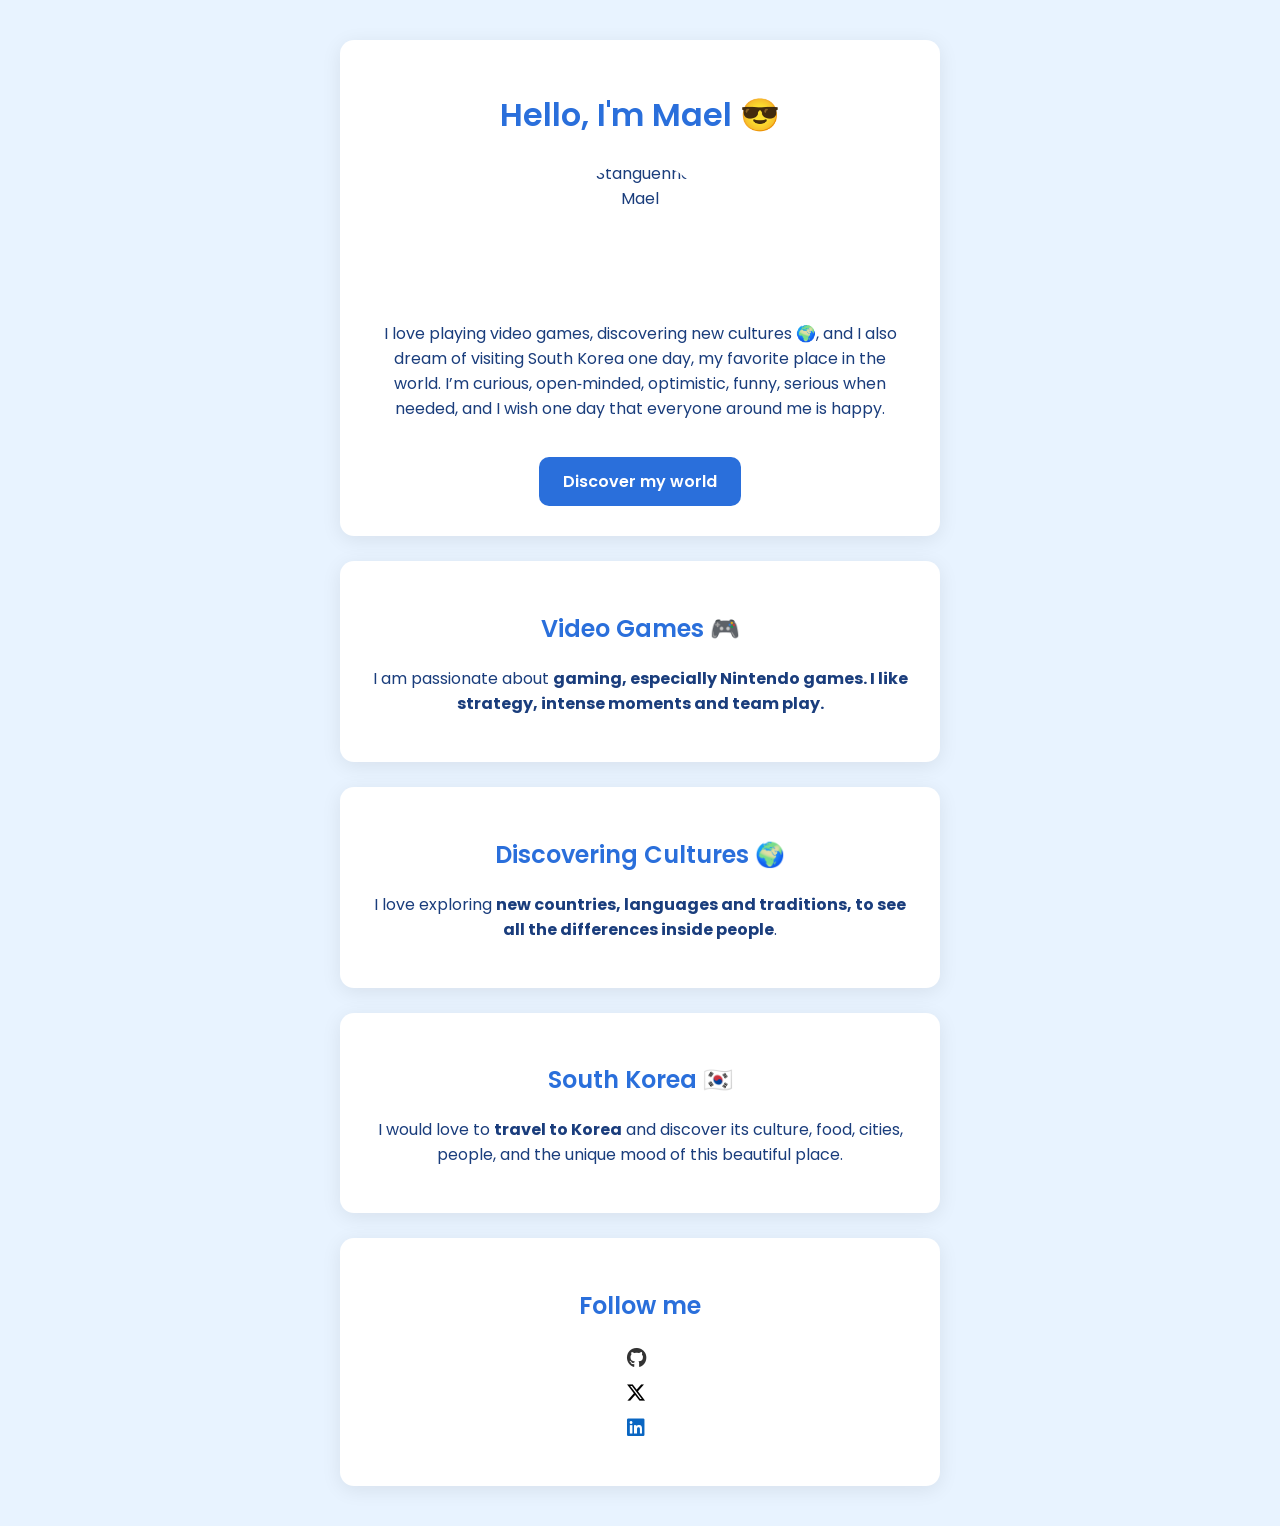
==== index.html @ f8023617 "Add files via upload" ====
<!DOCTYPE html>
<html lang="en">
<head>
  <meta charset="UTF-8">
  <meta name="viewport" content="width=device-width, initial-scale=1.0">
  <title>Mael's Profile</title>

  <!-- Police moderne -->
  <link href="https://fonts.googleapis.com/css2?family=Poppins:wght@300;400;600&display=swap" rel="stylesheet">

  <!-- Icônes Font Awesome -->
  <link rel="stylesheet" href="https://cdnjs.cloudflare.com/ajax/libs/font-awesome/6.5.0/css/all.min.css">

  <link rel="stylesheet" href="style.css">
</head>
<body>

  <div class="container">

    <!-- INTRO -->
    <div class="card">
      <h1>Hello, I'm Mael 😎</h1>

      <img src="images/profile.png" alt="Stanguennec Mael" class="profile-pic">

      <p>
        I love playing video games, discovering new cultures 🌍, and I also dream of visiting South Korea one day, my favorite place in the world.  
        I’m curious, open‑minded, optimistic, funny, serious when needed, and I wish one day that everyone around me is happy.
      </p>

      <a href="https://www.nintendo.com/fr-fr/?srsltid=AfmBOoqmQH-yKrOqpwsgXraXQrY2g1CG4ldhWUHivTGBe9BApayUqohk" class="btn">
        Discover my world
      </a>
    </div>

    <!-- VIDEO GAMES -->
    <div class="card">
      <h2>Video Games 🎮</h2>
      <p>
        I am passionate about <strong>gaming, especially Nintendo games.  
        I like strategy, intense moments and team play.</strong>
      </p>
    </div>

    <!-- CULTURES -->
    <div class="card">
      <h2>Discovering Cultures 🌍</h2>
      <p>
        I love exploring <strong>new countries, languages and traditions,  
        to see all the differences inside people</strong>.
      </p>
    </div>

    <!-- SOUTH KOREA -->
    <div class="card">
      <h2>South Korea 🇰🇷</h2>
      <p>
        I would love to <strong>travel to Korea</strong> and discover its culture, food, cities, people,  
        and the unique mood of this beautiful place.
      </p>
    </div>

    <!-- FOLLOW ME -->
    <div class="card">
      <h2>Follow me</h2>

      <ul class="links">

        <li>
          <a href="https://github.com/Stanguennec-Mael" target="_blank">
            <i class="fa-brands fa-github"></i> 
          </a>
        </li>

        <li>
          <a href="https://twitter.com/Supa_Carnage" target="_blank">
            <i class="fa-brands fa-x-twitter"></i> 
          </a>
        </li>

        <li>
          <a href="https://www.linkedin.com/in/mael-stanguennec-450494389/" target="_blank">
            <i class="fa-brands fa-linkedin"></i> 
          </a>
        </li>

      </ul>
    </div>

  </div>

</body>
</html>
---- style.css ----
/* Police + couleur générale */
body {
  font-family: 'Poppins', sans-serif;
  background-color: #e8f3ff; /* bleu ciel */
  color: #1a3d7c; /* bleu profond */
  margin: 0;
  padding: 0;
}

/* Conteneur principal */
.container {
  width: 600px;
  margin: 40px auto;
}

/* Cartes séparées */
.card {
  background: white;
  padding: 30px;
  margin: 25px 0;
  border-radius: 14px;
  text-align: center;
  box-shadow: 0 4px 20px rgba(0,0,0,0.08);
}

/* Photo de profil */
.profile-pic {
  width: 140px;
  height: 140px;
  border-radius: 50%;
  object-fit: cover;
  margin: 20px auto;
  display: block;
}

/* Titres */
h1, h2 {
  color: #2a6fdb; /* bleu vif */
  font-weight: 600;
}

/* Bouton */
.btn {
  display: inline-block;
  padding: 12px 24px;
  background: #2a6fdb;
  color: white;
  text-decoration: none;
  border-radius: 10px;
  margin-top: 20px;
  font-weight: 600;
  transition: 0.2s;
}

.btn:hover {
  background: #1a4fb8;
}

/* Liens sociaux */
.links {
  list-style: none;
  padding: 0;
}

.links li {
  margin: 10px 0;
}

.links a {
  text-decoration: none;
  color: #2a6fdb;
  font-weight: 600;
  transition: 0.2s;
  font-size: 18px;
}

.links a:hover {
  color: #1a4fb8;
}

/* Icônes */
.links i {
  margin-right: 8px;
  font-size: 20px;
  vertical-align: middle;
}

/* Couleurs officielles des logos */
.fa-github { color: #333333; }
.fa-x-twitter { color: #000000; }
.fa-linkedin { color: #0A66C2; }


/* Liens sociaux */
.links {
  list-style: none;
  padding: 0;
}

.links li {
  margin: 8px 0;
}

.links a {
  text-decoration: none;
  color: #2a6fdb;
  font-weight: 600;
  transition: 0.2s;
}

.links a:hover {
  color: #1a4fb8;
}
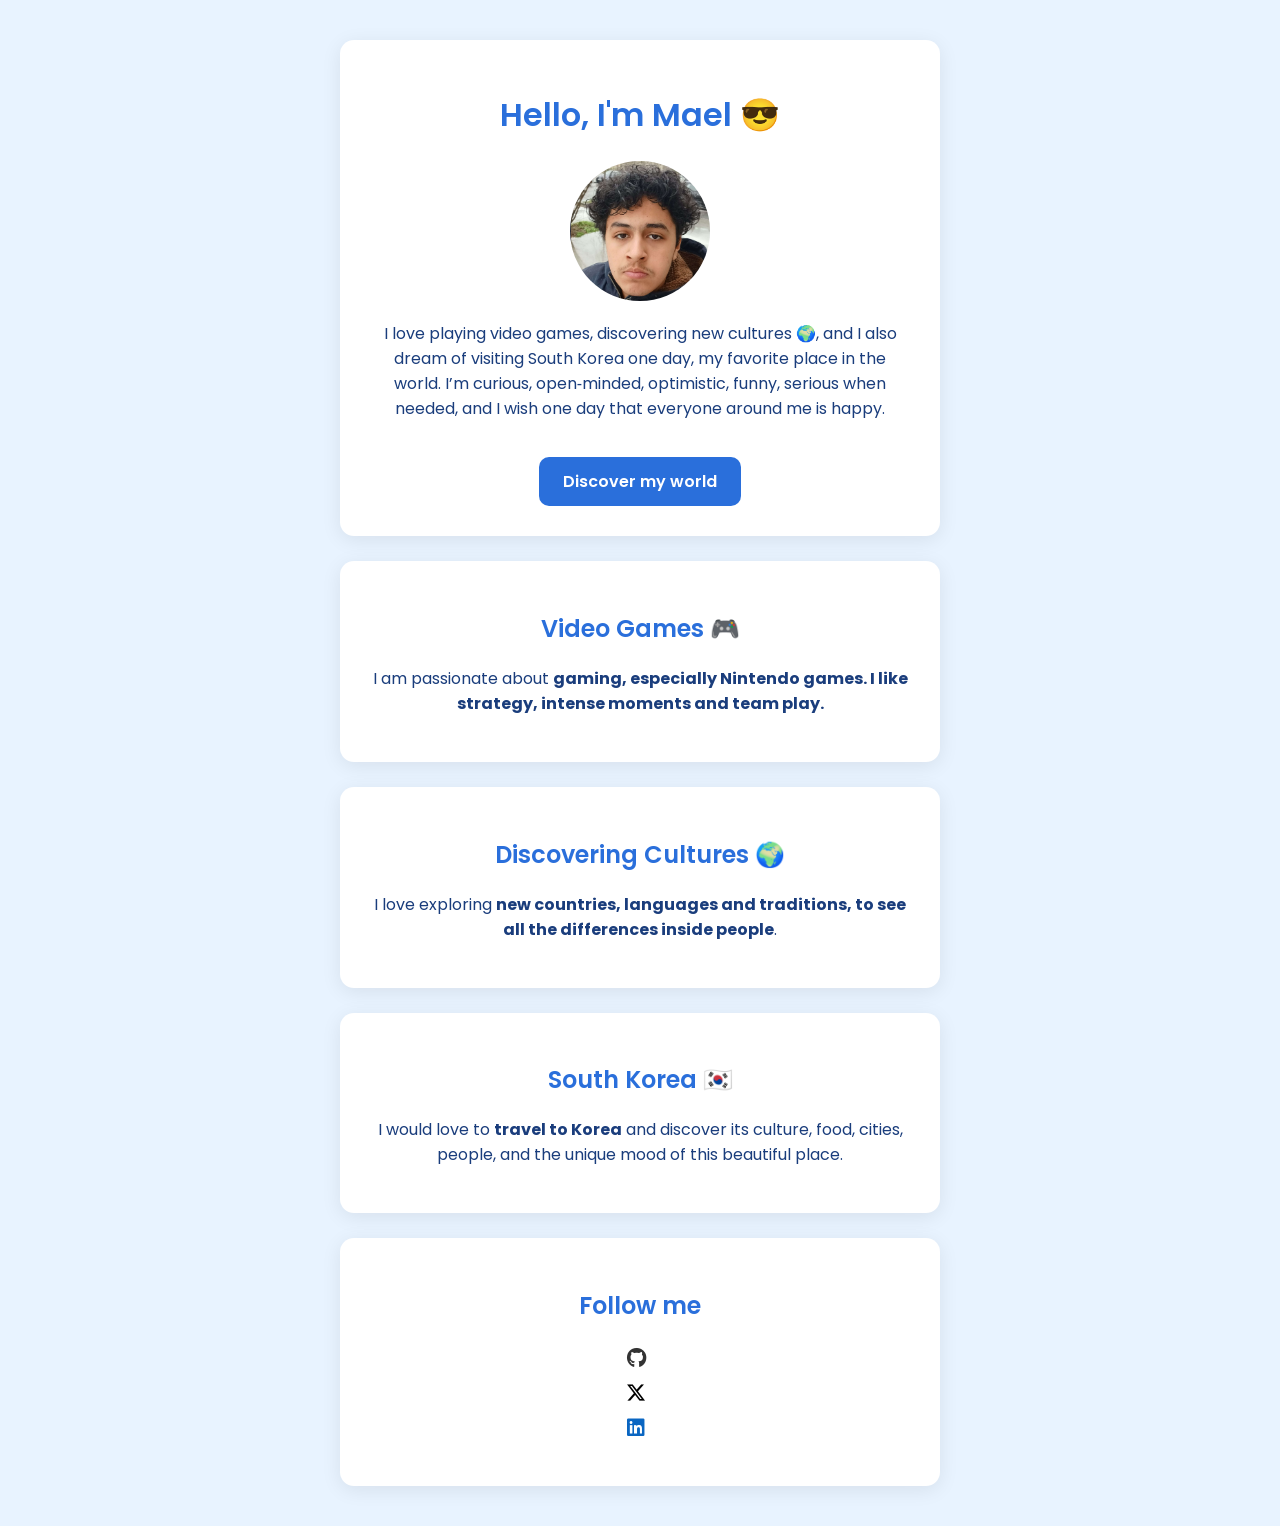
==== commit a13b2bae: "Update index.html" ====
--- a/index.html
+++ b/index.html
@@ -5,10 +5,10 @@
   <meta name="viewport" content="width=device-width, initial-scale=1.0">
   <title>Mael's Profile</title>
 
-  <!-- Police moderne -->
+
   <link href="https://fonts.googleapis.com/css2?family=Poppins:wght@300;400;600&display=swap" rel="stylesheet">
 
-  <!-- Icônes Font Awesome -->
+ 
   <link rel="stylesheet" href="https://cdnjs.cloudflare.com/ajax/libs/font-awesome/6.5.0/css/all.min.css">
 
   <link rel="stylesheet" href="style.css">
@@ -17,7 +17,7 @@
 
   <div class="container">
 
-    <!-- INTRO -->
+    
     <div class="card">
       <h1>Hello, I'm Mael 😎</h1>
 
@@ -33,7 +33,7 @@
       </a>
     </div>
 
-    <!-- VIDEO GAMES -->
+    
     <div class="card">
       <h2>Video Games 🎮</h2>
       <p>
@@ -42,7 +42,7 @@
       </p>
     </div>
 
-    <!-- CULTURES -->
+  
     <div class="card">
       <h2>Discovering Cultures 🌍</h2>
       <p>
@@ -51,7 +51,7 @@
       </p>
     </div>
 
-    <!-- SOUTH KOREA -->
+   
     <div class="card">
       <h2>South Korea 🇰🇷</h2>
       <p>
@@ -60,7 +60,7 @@
       </p>
     </div>
 
-    <!-- FOLLOW ME -->
+   
     <div class="card">
       <h2>Follow me</h2>
 
